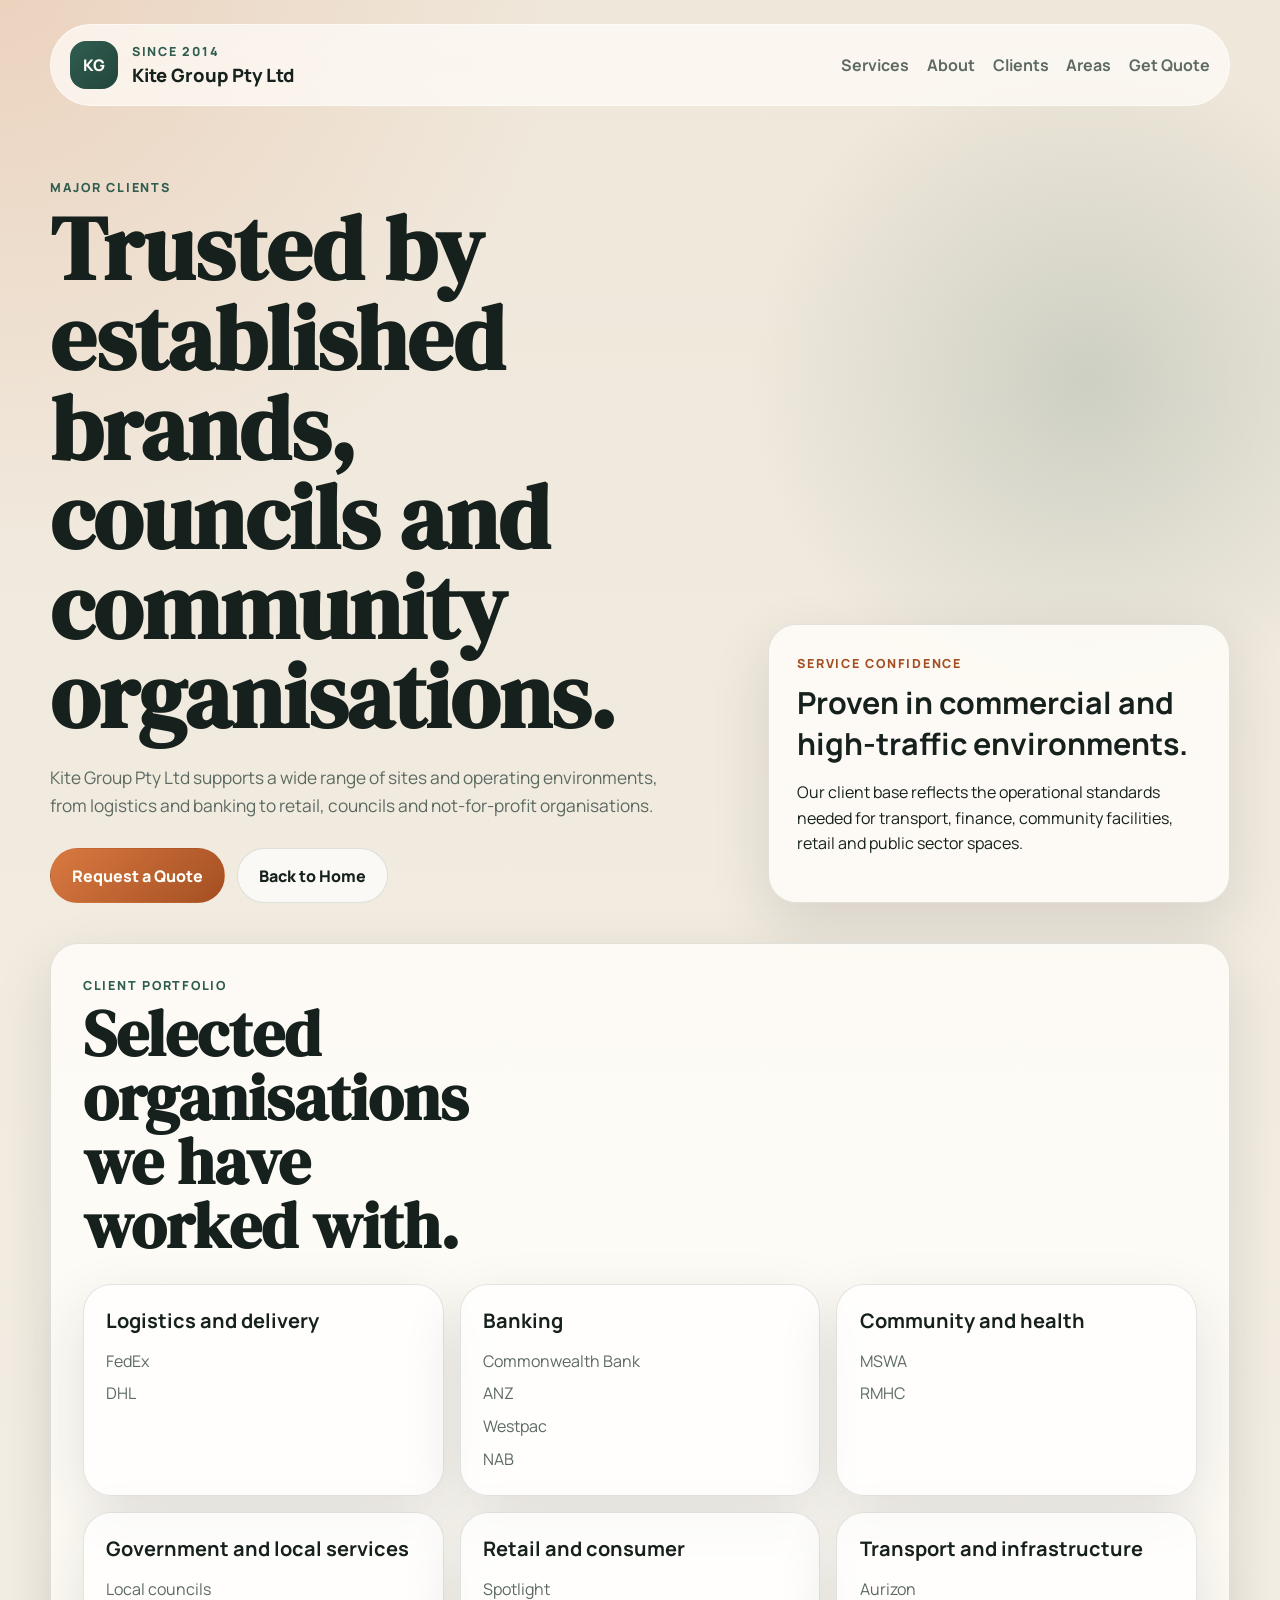
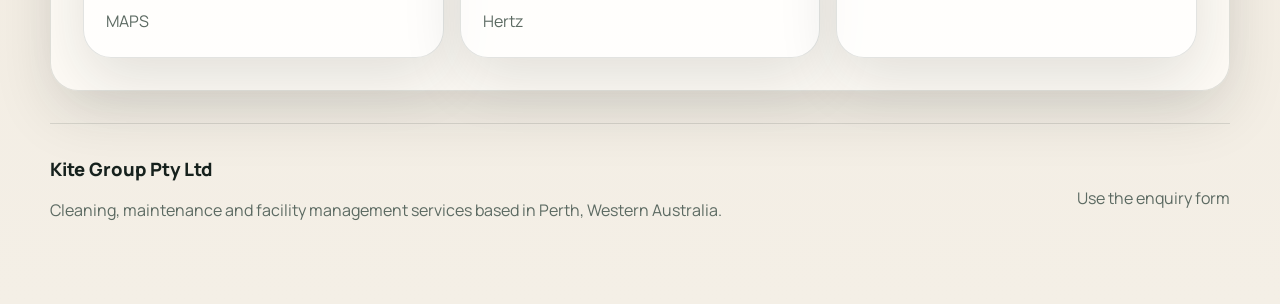
==== clients.html @ 73ae3e66 "Update company start year and add clients page" ====
<!DOCTYPE html>
<html lang="en">
<head>
  <meta charset="UTF-8">
  <meta name="viewport" content="width=device-width, initial-scale=1.0">
  <title>Major Clients | Kite Group Pty Ltd</title>
  <meta
    name="description"
    content="Major clients of Kite Group Pty Ltd across logistics, banking, councils, community organisations and retail."
  >
  <link rel="preconnect" href="https://fonts.googleapis.com">
  <link rel="preconnect" href="https://fonts.gstatic.com" crossorigin>
  <link
    href="https://fonts.googleapis.com/css2?family=DM+Serif+Display:ital@0;1&family=Manrope:wght@400;500;600;700;800&display=swap"
    rel="stylesheet"
  >
  <link rel="stylesheet" href="styles.css">
</head>
<body>
  <div class="page-shell">
    <header class="site-header">
      <div class="brand-lockup">
        <div class="brand-mark">KG</div>
        <div>
          <p class="eyebrow">Since 2014</p>
          <a class="brand-name" href="/index.html">Kite Group Pty Ltd</a>
        </div>
      </div>

      <nav class="site-nav" aria-label="Primary">
        <a href="/index.html#services">Services</a>
        <a href="/index.html#about">About</a>
        <a href="/clients.html">Clients</a>
        <a href="/index.html#areas">Areas</a>
        <a href="/index.html#quote">Get Quote</a>
      </nav>
    </header>

    <main>
      <section class="hero">
        <div class="hero-copy reveal visible">
          <p class="eyebrow">Major Clients</p>
          <h1>Trusted by established brands, councils and community organisations.</h1>
          <p class="hero-text">
            Kite Group Pty Ltd supports a wide range of sites and operating environments, from
            logistics and banking to retail, councils and not-for-profit organisations.
          </p>
          <div class="hero-actions">
            <a class="button button-primary" href="/index.html#quote">Request a Quote</a>
            <a class="button button-secondary" href="/index.html">Back to Home</a>
          </div>
        </div>

        <aside class="hero-card reveal visible">
          <p class="card-label">Service Confidence</p>
          <h2>Proven in commercial and high-traffic environments.</h2>
          <p>
            Our client base reflects the operational standards needed for transport, finance,
            community facilities, retail and public sector spaces.
          </p>
        </aside>
      </section>

      <section class="section section-soft reveal visible">
        <div class="section-heading">
          <p class="eyebrow">Client Portfolio</p>
          <h2>Selected organisations we have worked with.</h2>
        </div>

        <div class="clients-grid">
          <article class="client-card">
            <h3>Logistics and delivery</h3>
            <ul class="service-list">
              <li>FedEx</li>
              <li>DHL</li>
            </ul>
          </article>

          <article class="client-card">
            <h3>Banking</h3>
            <ul class="service-list">
              <li>Commonwealth Bank</li>
              <li>ANZ</li>
              <li>Westpac</li>
              <li>NAB</li>
            </ul>
          </article>

          <article class="client-card">
            <h3>Community and health</h3>
            <ul class="service-list">
              <li>MSWA</li>
              <li>RMHC</li>
            </ul>
          </article>

          <article class="client-card">
            <h3>Government and local services</h3>
            <ul class="service-list">
              <li>Local councils</li>
              <li>MAPS</li>
            </ul>
          </article>

          <article class="client-card">
            <h3>Retail and consumer</h3>
            <ul class="service-list">
              <li>Spotlight</li>
              <li>Hertz</li>
            </ul>
          </article>

          <article class="client-card">
            <h3>Transport and infrastructure</h3>
            <ul class="service-list">
              <li>Aurizon</li>
            </ul>
          </article>
        </div>
      </section>
    </main>

    <footer class="site-footer">
      <div>
        <a class="brand-name" href="/index.html">Kite Group Pty Ltd</a>
        <p>Cleaning, maintenance and facility management services based in Perth, Western Australia.</p>
      </div>

      <div class="footer-links">
        <a href="/index.html#quote">Use the enquiry form</a>
      </div>
    </footer>
  </div>

  <script src="script.js"></script>
</body>
</html>
---- styles.css ----
:root {
  --bg: #f4efe6;
  --paper: #fffdf8;
  --ink: #16211d;
  --muted: #5c6a62;
  --line: rgba(22, 33, 29, 0.12);
  --accent: #d97941;
  --accent-dark: #a44f22;
  --leaf: #2f5d50;
  --shadow: 0 22px 60px rgba(27, 33, 31, 0.12);
  --radius-lg: 28px;
  --radius-md: 18px;
  --container: 1180px;
}

* {
  box-sizing: border-box;
}

html {
  scroll-behavior: smooth;
}

body {
  margin: 0;
  font-family: "Manrope", sans-serif;
  color: var(--ink);
  background:
    radial-gradient(circle at top left, rgba(217, 121, 65, 0.18), transparent 24%),
    radial-gradient(circle at 85% 20%, rgba(47, 93, 80, 0.18), transparent 18%),
    linear-gradient(180deg, #efe7da 0%, var(--bg) 100%);
}

a {
  color: inherit;
  text-decoration: none;
}

p,
li,
label,
input,
select,
textarea,
button {
  font-size: 1rem;
  line-height: 1.6;
}

.page-shell {
  width: min(calc(100% - 2rem), var(--container));
  margin: 0 auto;
  padding: 1rem 0 3rem;
}

.site-header,
.site-footer {
  display: flex;
  justify-content: space-between;
  align-items: center;
  gap: 1rem;
}

.site-header {
  position: sticky;
  top: 0;
  z-index: 10;
  margin-top: 0.5rem;
  padding: 1rem 1.2rem;
  border: 1px solid rgba(255, 255, 255, 0.55);
  border-radius: 999px;
  background: rgba(255, 253, 248, 0.72);
  backdrop-filter: blur(14px);
}

.brand-lockup {
  display: flex;
  align-items: center;
  gap: 0.85rem;
}

.brand-mark {
  display: grid;
  place-items: center;
  width: 48px;
  height: 48px;
  border-radius: 16px;
  font-weight: 800;
  color: var(--paper);
  background: linear-gradient(135deg, var(--leaf), #24453b);
}

.brand-name {
  font-size: 1.15rem;
  font-weight: 800;
}

.eyebrow,
.card-label {
  margin: 0;
  font-size: 0.78rem;
  font-weight: 800;
  letter-spacing: 0.14em;
  text-transform: uppercase;
}

.eyebrow {
  color: var(--leaf);
}

.card-label {
  color: var(--accent-dark);
}

.site-nav {
  display: flex;
  gap: 1.1rem;
  font-weight: 700;
}

.site-nav a {
  color: var(--muted);
}

.hero,
.feature-layout,
.areas-layout {
  display: grid;
  gap: 1.5rem;
}

.hero {
  grid-template-columns: 1.2fr 0.8fr;
  align-items: stretch;
  padding: 4.5rem 0 2.5rem;
}

.hero-copy h1,
.section-heading h2 {
  margin: 0.4rem 0 0;
  font-family: "DM Serif Display", serif;
  line-height: 1;
}

.hero-copy h1 {
  max-width: 12ch;
  font-size: clamp(3.4rem, 7vw, 6.2rem);
}

.hero-text {
  max-width: 38rem;
  margin: 1.4rem 0 0;
  color: var(--muted);
  font-size: 1.08rem;
}

.hero-card,
.service-card,
.client-card,
.testimonial-panel,
.process-card,
.quote-form,
.section-soft,
.section-accent {
  border: 1px solid var(--line);
  border-radius: var(--radius-lg);
  background: rgba(255, 253, 248, 0.86);
  box-shadow: var(--shadow);
}

.hero-card {
  padding: 1.8rem;
  align-self: end;
}

.hero-card h2 {
  margin: 0.5rem 0;
  font-size: 1.9rem;
}

.hero-actions {
  display: flex;
  flex-wrap: wrap;
  gap: 0.8rem;
  margin-top: 1.8rem;
}

.button {
  display: inline-flex;
  align-items: center;
  justify-content: center;
  padding: 0.95rem 1.3rem;
  border: 1px solid transparent;
  border-radius: 999px;
  font-weight: 800;
  transition: transform 180ms ease, background-color 180ms ease, color 180ms ease;
}

.button:hover {
  transform: translateY(-1px);
}

.button-primary {
  color: var(--paper);
  background: linear-gradient(135deg, var(--accent), var(--accent-dark));
}

.button-secondary {
  border-color: var(--line);
  background: rgba(255, 255, 255, 0.7);
}

.button-block {
  width: 100%;
  margin-top: 1rem;
}

.trust-strip,
.area-list,
.metric-grid,
.feature-list,
.footer-links,
.service-list {
  padding: 0;
  margin: 0;
  list-style: none;
}

.trust-strip {
  display: flex;
  flex-wrap: wrap;
  gap: 0.8rem;
  margin-top: 1.6rem;
}

.trust-strip li,
.area-list li {
  padding: 0.65rem 0.9rem;
  border: 1px solid var(--line);
  border-radius: 999px;
  background: rgba(255, 255, 255, 0.55);
}

.metric-grid {
  display: grid;
  gap: 1rem;
  margin-top: 1.5rem;
}

.metric-grid dt {
  font-weight: 800;
}

.metric-grid dd {
  margin: 0.3rem 0 0;
  color: var(--muted);
}

.section {
  padding: 2rem 0;
}

.section-soft,
.section-accent {
  padding: 2rem;
}

.section-heading h2 {
  max-width: 13ch;
  font-size: clamp(2.4rem, 5vw, 4rem);
}

.section-heading.narrow h2 {
  max-width: 12ch;
}

.card-grid {
  display: grid;
  grid-template-columns: repeat(2, minmax(0, 1fr));
  gap: 1rem;
  margin-top: 1.6rem;
}

.clients-grid {
  display: grid;
  grid-template-columns: repeat(3, minmax(0, 1fr));
  gap: 1rem;
  margin-top: 1.6rem;
}

.service-card {
  padding: 1.4rem;
}

.client-card {
  padding: 1.4rem;
  border: 1px solid var(--line);
  border-radius: var(--radius-lg);
  background: rgba(255, 255, 255, 0.72);
  box-shadow: var(--shadow);
}

.service-card h3,
.client-card h3,
.feature-list h3 {
  margin: 0 0 0.4rem;
  font-size: 1.25rem;
}

.service-list {
  display: grid;
  gap: 0.45rem;
  margin-top: 0.9rem;
}

.service-list li {
  color: var(--muted);
}

.service-card p,
.feature-list p,
.testimonial-panel p,
.process-card li,
.areas-layout p {
  color: var(--muted);
}

.feature-layout {
  grid-template-columns: 1fr 0.8fr;
  margin-top: 1.8rem;
}

.feature-list {
  display: grid;
  gap: 1.1rem;
}

.feature-list article,
.process-card {
  padding: 1.35rem 1.4rem;
  border: 1px solid var(--line);
  border-radius: var(--radius-md);
  background: rgba(255, 255, 255, 0.6);
}

.testimonial-panel {
  padding: 1.7rem;
  background:
    linear-gradient(180deg, rgba(47, 93, 80, 0.95), rgba(27, 54, 46, 0.96)),
    var(--leaf);
  color: var(--paper);
}

.testimonial-panel blockquote {
  margin: 1rem 0;
  font-family: "DM Serif Display", serif;
  font-size: 2rem;
  line-height: 1.15;
}

.testimonial-name {
  color: rgba(255, 253, 248, 0.72);
}

.areas-layout {
  grid-template-columns: 1fr 0.9fr;
  align-items: start;
  margin-top: 1.7rem;
}

.area-list {
  display: flex;
  flex-wrap: wrap;
  gap: 0.75rem;
  margin-top: 1.2rem;
}

.process-card ol {
  margin: 1rem 0 0;
  padding-left: 1.2rem;
}

.quote-form {
  display: grid;
  grid-template-columns: repeat(2, minmax(0, 1fr));
  gap: 1rem;
  margin-top: 1.7rem;
  padding: 1.6rem;
}

.quote-form label:last-of-type,
.quote-form button {
  grid-column: 1 / -1;
}

.quote-form label {
  display: grid;
  gap: 0.45rem;
  font-weight: 700;
}

.quote-form input,
.quote-form select,
.quote-form textarea {
  width: 100%;
  padding: 0.95rem 1rem;
  border: 1px solid var(--line);
  border-radius: 16px;
  background: rgba(255, 255, 255, 0.88);
  font: inherit;
  color: var(--ink);
}

.quote-form textarea {
  resize: vertical;
}

.hidden-field {
  position: absolute;
  left: -9999px;
}

.site-footer {
  margin-top: 2rem;
  padding: 2rem 0 1rem;
  border-top: 1px solid var(--line);
}

.site-footer p,
.footer-links a,
.footer-links span {
  color: var(--muted);
}

.footer-links {
  display: grid;
  gap: 0.4rem;
  text-align: right;
}

.reveal {
  opacity: 0;
  transform: translateY(24px);
  transition: opacity 600ms ease, transform 600ms ease;
}

.reveal.delay-1 {
  transition-delay: 120ms;
}

.reveal.visible {
  opacity: 1;
  transform: translateY(0);
}

@media (max-width: 960px) {
  .site-header,
  .site-footer,
  .hero,
  .feature-layout,
  .areas-layout,
  .quote-form,
  .card-grid,
  .clients-grid {
    grid-template-columns: 1fr;
  }

  .site-header,
  .site-footer {
    flex-direction: column;
    align-items: flex-start;
    border-radius: 28px;
  }

  .footer-links {
    text-align: left;
  }

  .quote-form label,
  .quote-form button {
    grid-column: auto;
  }
}

@media (max-width: 720px) {
  .page-shell {
    width: min(calc(100% - 1rem), var(--container));
  }

  .site-nav {
    flex-wrap: wrap;
  }

  .hero {
    padding-top: 3rem;
  }

  .hero-copy h1 {
    max-width: none;
  }

  .hero-card,
  .section-soft,
  .section-accent,
  .quote-form {
    border-radius: 22px;
  }
}
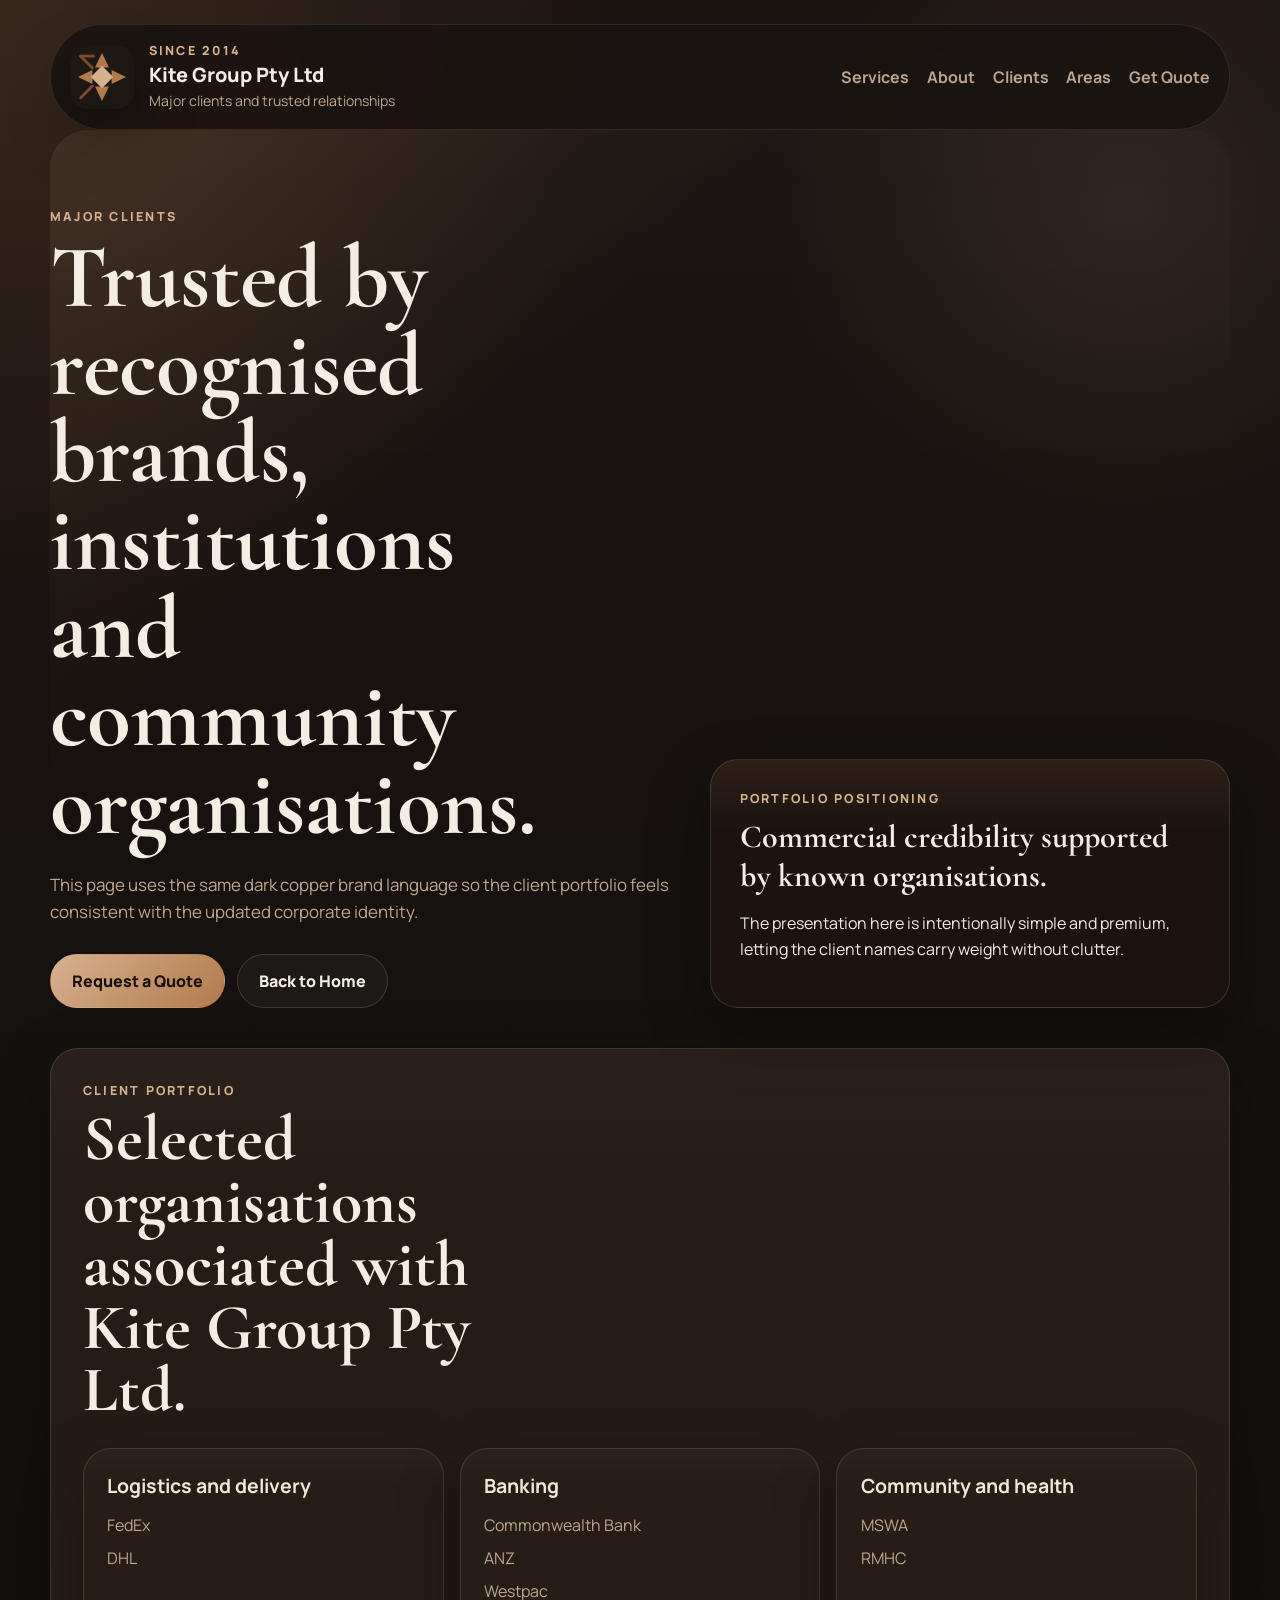
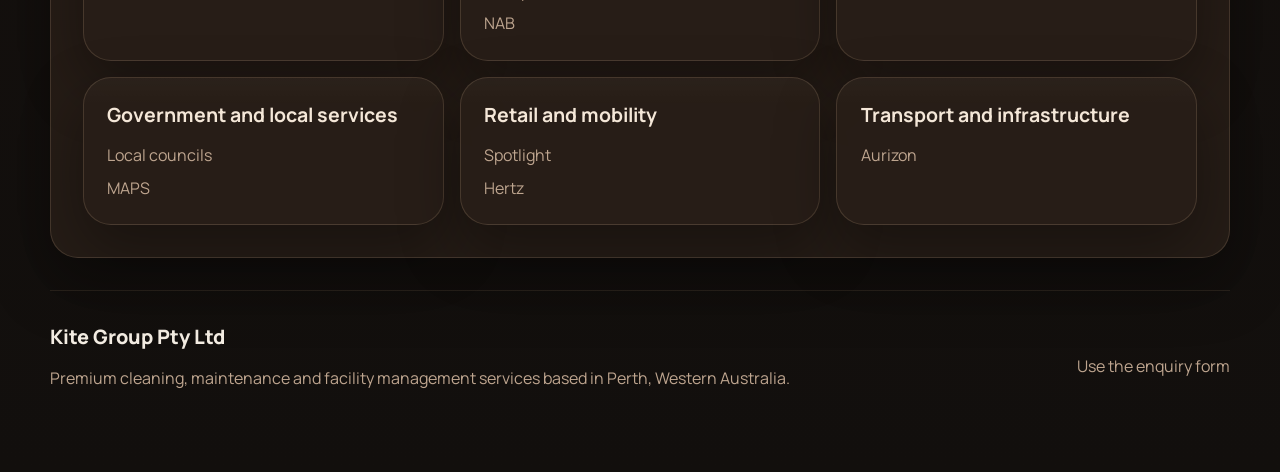
==== commit 5abcf125: "Redesign site with business-card-inspired branding" ====
--- a/clients.html
+++ b/clients.html
@@ -11,7 +11,7 @@
   <link rel="preconnect" href="https://fonts.googleapis.com">
   <link rel="preconnect" href="https://fonts.gstatic.com" crossorigin>
   <link
-    href="https://fonts.googleapis.com/css2?family=DM+Serif+Display:ital@0;1&family=Manrope:wght@400;500;600;700;800&display=swap"
+    href="https://fonts.googleapis.com/css2?family=Cormorant+Garamond:wght@500;600;700&family=Manrope:wght@400;500;600;700;800&display=swap"
     rel="stylesheet"
   >
   <link rel="stylesheet" href="styles.css">
@@ -20,10 +20,11 @@
   <div class="page-shell">
     <header class="site-header">
       <div class="brand-lockup">
-        <div class="brand-mark">KG</div>
+        <img class="brand-logo" src="logo.svg" alt="Kite Group logo">
         <div>
           <p class="eyebrow">Since 2014</p>
           <a class="brand-name" href="/index.html">Kite Group Pty Ltd</a>
+          <p class="brand-subtitle">Major clients and trusted relationships</p>
         </div>
       </div>
 
@@ -37,13 +38,13 @@
     </header>
 
     <main>
-      <section class="hero">
+      <section class="hero hero-premium">
         <div class="hero-copy reveal visible">
           <p class="eyebrow">Major Clients</p>
-          <h1>Trusted by established brands, councils and community organisations.</h1>
+          <h1>Trusted by recognised brands, institutions and community organisations.</h1>
           <p class="hero-text">
-            Kite Group Pty Ltd supports a wide range of sites and operating environments, from
-            logistics and banking to retail, councils and not-for-profit organisations.
+            This page uses the same dark copper brand language so the client portfolio feels
+            consistent with the updated corporate identity.
           </p>
           <div class="hero-actions">
             <a class="button button-primary" href="/index.html#quote">Request a Quote</a>
@@ -51,12 +52,12 @@
           </div>
         </div>
 
-        <aside class="hero-card reveal visible">
-          <p class="card-label">Service Confidence</p>
-          <h2>Proven in commercial and high-traffic environments.</h2>
+        <aside class="hero-card hero-card-dark reveal visible">
+          <p class="card-label">Portfolio Positioning</p>
+          <h2>Commercial credibility supported by known organisations.</h2>
           <p>
-            Our client base reflects the operational standards needed for transport, finance,
-            community facilities, retail and public sector spaces.
+            The presentation here is intentionally simple and premium, letting the client names
+            carry weight without clutter.
           </p>
         </aside>
       </section>
@@ -64,7 +65,7 @@
       <section class="section section-soft reveal visible">
         <div class="section-heading">
           <p class="eyebrow">Client Portfolio</p>
-          <h2>Selected organisations we have worked with.</h2>
+          <h2>Selected organisations associated with Kite Group Pty Ltd.</h2>
         </div>
 
         <div class="clients-grid">
@@ -103,7 +104,7 @@
           </article>
 
           <article class="client-card">
-            <h3>Retail and consumer</h3>
+            <h3>Retail and mobility</h3>
             <ul class="service-list">
               <li>Spotlight</li>
               <li>Hertz</li>
@@ -123,7 +124,7 @@
     <footer class="site-footer">
       <div>
         <a class="brand-name" href="/index.html">Kite Group Pty Ltd</a>
-        <p>Cleaning, maintenance and facility management services based in Perth, Western Australia.</p>
+        <p>Premium cleaning, maintenance and facility management services based in Perth, Western Australia.</p>
       </div>
 
       <div class="footer-links">
--- a/styles.css
+++ b/styles.css
@@ -1,13 +1,17 @@
 :root {
-  --bg: #f4efe6;
-  --paper: #fffdf8;
-  --ink: #16211d;
-  --muted: #5c6a62;
-  --line: rgba(22, 33, 29, 0.12);
-  --accent: #d97941;
-  --accent-dark: #a44f22;
-  --leaf: #2f5d50;
-  --shadow: 0 22px 60px rgba(27, 33, 31, 0.12);
+  --bg: #15110f;
+  --bg-soft: #221915;
+  --paper: #f4e7d8;
+  --paper-soft: #cdb7a1;
+  --ink: #f4ede3;
+  --muted: #bea58f;
+  --line: rgba(210, 177, 145, 0.18);
+  --accent: #b27a4b;
+  --accent-dark: #7d4c2d;
+  --accent-soft: #d6b18f;
+  --surface: rgba(41, 30, 24, 0.9);
+  --surface-strong: rgba(28, 20, 17, 0.96);
+  --shadow: 0 24px 60px rgba(0, 0, 0, 0.34);
   --radius-lg: 28px;
   --radius-md: 18px;
   --container: 1180px;
@@ -26,9 +30,9 @@
   font-family: "Manrope", sans-serif;
   color: var(--ink);
   background:
-    radial-gradient(circle at top left, rgba(217, 121, 65, 0.18), transparent 24%),
-    radial-gradient(circle at 85% 20%, rgba(47, 93, 80, 0.18), transparent 18%),
-    linear-gradient(180deg, #efe7da 0%, var(--bg) 100%);
+    radial-gradient(circle at top left, rgba(178, 122, 75, 0.2), transparent 26%),
+    radial-gradient(circle at 88% 10%, rgba(214, 177, 143, 0.1), transparent 16%),
+    linear-gradient(180deg, #1a1411 0%, #120f0d 100%);
 }
 
 a {
@@ -42,9 +46,14 @@
 input,
 select,
 textarea,
-button {
+button,
+span {
   font-size: 1rem;
   line-height: 1.6;
+}
+
+code {
+  color: var(--accent-soft);
 }
 
 .page-shell {
@@ -67,32 +76,35 @@
   z-index: 10;
   margin-top: 0.5rem;
   padding: 1rem 1.2rem;
-  border: 1px solid rgba(255, 255, 255, 0.55);
+  border: 1px solid rgba(214, 177, 143, 0.14);
   border-radius: 999px;
-  background: rgba(255, 253, 248, 0.72);
+  background: rgba(25, 19, 17, 0.86);
   backdrop-filter: blur(14px);
 }
 
 .brand-lockup {
   display: flex;
   align-items: center;
-  gap: 0.85rem;
-}
-
-.brand-mark {
-  display: grid;
-  place-items: center;
-  width: 48px;
-  height: 48px;
-  border-radius: 16px;
+  gap: 0.9rem;
+}
+
+.brand-logo {
+  width: 64px;
+  height: 64px;
+  border-radius: 18px;
+  box-shadow: var(--shadow);
+}
+
+.brand-name {
+  display: block;
+  font-size: 1.24rem;
   font-weight: 800;
-  color: var(--paper);
-  background: linear-gradient(135deg, var(--leaf), #24453b);
-}
-
-.brand-name {
-  font-size: 1.15rem;
-  font-weight: 800;
+}
+
+.brand-subtitle {
+  margin: 0.15rem 0 0;
+  color: var(--muted);
+  font-size: 0.88rem;
 }
 
 .eyebrow,
@@ -100,16 +112,13 @@
   margin: 0;
   font-size: 0.78rem;
   font-weight: 800;
-  letter-spacing: 0.14em;
+  letter-spacing: 0.18em;
   text-transform: uppercase;
 }
 
-.eyebrow {
-  color: var(--leaf);
-}
-
+.eyebrow,
 .card-label {
-  color: var(--accent-dark);
+  color: var(--accent-soft);
 }
 
 .site-nav {
@@ -122,6 +131,10 @@
   color: var(--muted);
 }
 
+.site-nav a:hover {
+  color: var(--ink);
+}
+
 .hero,
 .feature-layout,
 .areas-layout {
@@ -130,28 +143,55 @@
 }
 
 .hero {
-  grid-template-columns: 1.2fr 0.8fr;
+  grid-template-columns: 1.1fr 0.9fr;
   align-items: stretch;
-  padding: 4.5rem 0 2.5rem;
+  padding: 4.8rem 0 2.5rem;
+}
+
+.hero-premium {
+  position: relative;
+}
+
+.hero-premium::before {
+  content: "";
+  position: absolute;
+  inset: 0;
+  border-radius: 38px;
+  background:
+    linear-gradient(135deg, rgba(178, 122, 75, 0.12), transparent 35%),
+    linear-gradient(180deg, rgba(255, 255, 255, 0.02), transparent 50%);
+  pointer-events: none;
+}
+
+.hero-copy,
+.hero-card {
+  position: relative;
+  z-index: 1;
+}
+
+.hero-copy h1,
+.section-heading h2,
+.hero-card h2,
+.testimonial-panel blockquote {
+  font-family: "Cormorant Garamond", serif;
 }
 
 .hero-copy h1,
 .section-heading h2 {
-  margin: 0.4rem 0 0;
-  font-family: "DM Serif Display", serif;
-  line-height: 1;
+  margin: 0.45rem 0 0;
+  line-height: 0.98;
 }
 
 .hero-copy h1 {
-  max-width: 12ch;
-  font-size: clamp(3.4rem, 7vw, 6.2rem);
+  max-width: 11ch;
+  font-size: clamp(3.4rem, 7vw, 6.4rem);
 }
 
 .hero-text {
-  max-width: 38rem;
+  max-width: 40rem;
   margin: 1.4rem 0 0;
   color: var(--muted);
-  font-size: 1.08rem;
+  font-size: 1.06rem;
 }
 
 .hero-card,
@@ -164,8 +204,19 @@
 .section-accent {
   border: 1px solid var(--line);
   border-radius: var(--radius-lg);
-  background: rgba(255, 253, 248, 0.86);
   box-shadow: var(--shadow);
+}
+
+.hero-card,
+.service-card,
+.client-card,
+.process-card,
+.quote-form,
+.section-soft,
+.section-accent {
+  background:
+    linear-gradient(180deg, rgba(255, 255, 255, 0.02), transparent 18%),
+    var(--surface);
 }
 
 .hero-card {
@@ -173,9 +224,16 @@
   align-self: end;
 }
 
+.hero-card-dark,
+.process-card-dark {
+  background:
+    linear-gradient(180deg, rgba(178, 122, 75, 0.12), transparent 30%),
+    var(--surface-strong);
+}
+
 .hero-card h2 {
   margin: 0.5rem 0;
-  font-size: 1.9rem;
+  font-size: 2rem;
 }
 
 .hero-actions {
@@ -193,7 +251,7 @@
   border: 1px solid transparent;
   border-radius: 999px;
   font-weight: 800;
-  transition: transform 180ms ease, background-color 180ms ease, color 180ms ease;
+  transition: transform 180ms ease, background-color 180ms ease, color 180ms ease, border-color 180ms ease;
 }
 
 .button:hover {
@@ -201,13 +259,14 @@
 }
 
 .button-primary {
-  color: var(--paper);
-  background: linear-gradient(135deg, var(--accent), var(--accent-dark));
+  color: #160f0b;
+  background: linear-gradient(135deg, var(--accent-soft), var(--accent));
 }
 
 .button-secondary {
-  border-color: var(--line);
-  background: rgba(255, 255, 255, 0.7);
+  border-color: rgba(214, 177, 143, 0.22);
+  background: rgba(255, 255, 255, 0.03);
+  color: var(--ink);
 }
 
 .button-block {
@@ -236,9 +295,10 @@
 .trust-strip li,
 .area-list li {
   padding: 0.65rem 0.9rem;
-  border: 1px solid var(--line);
+  border: 1px solid rgba(214, 177, 143, 0.14);
   border-radius: 999px;
-  background: rgba(255, 255, 255, 0.55);
+  background: rgba(255, 255, 255, 0.03);
+  color: var(--paper);
 }
 
 .metric-grid {
@@ -249,6 +309,7 @@
 
 .metric-grid dt {
   font-weight: 800;
+  color: var(--paper);
 }
 
 .metric-grid dd {
@@ -267,7 +328,7 @@
 
 .section-heading h2 {
   max-width: 13ch;
-  font-size: clamp(2.4rem, 5vw, 4rem);
+  font-size: clamp(2.6rem, 5vw, 4.3rem);
 }
 
 .section-heading.narrow h2 {
@@ -288,23 +349,17 @@
   margin-top: 1.6rem;
 }
 
-.service-card {
-  padding: 1.4rem;
-}
-
+.service-card,
 .client-card {
-  padding: 1.4rem;
-  border: 1px solid var(--line);
-  border-radius: var(--radius-lg);
-  background: rgba(255, 255, 255, 0.72);
-  box-shadow: var(--shadow);
+  padding: 1.45rem;
 }
 
 .service-card h3,
 .client-card h3,
 .feature-list h3 {
-  margin: 0 0 0.4rem;
-  font-size: 1.25rem;
+  margin: 0 0 0.45rem;
+  font-size: 1.22rem;
+  color: var(--paper);
 }
 
 .service-list {
@@ -313,13 +368,9 @@
   margin-top: 0.9rem;
 }
 
-.service-list li {
-  color: var(--muted);
-}
-
+.service-list li,
 .service-card p,
 .feature-list p,
-.testimonial-panel p,
 .process-card li,
 .areas-layout p {
   color: var(--muted);
@@ -340,26 +391,26 @@
   padding: 1.35rem 1.4rem;
   border: 1px solid var(--line);
   border-radius: var(--radius-md);
-  background: rgba(255, 255, 255, 0.6);
+  background: rgba(255, 255, 255, 0.03);
 }
 
 .testimonial-panel {
-  padding: 1.7rem;
+  padding: 1.8rem;
   background:
-    linear-gradient(180deg, rgba(47, 93, 80, 0.95), rgba(27, 54, 46, 0.96)),
-    var(--leaf);
-  color: var(--paper);
+    linear-gradient(180deg, rgba(178, 122, 75, 0.16), transparent 35%),
+    linear-gradient(180deg, rgba(26, 19, 16, 0.98), rgba(14, 11, 10, 0.98));
+  color: var(--ink);
 }
 
 .testimonial-panel blockquote {
   margin: 1rem 0;
-  font-family: "DM Serif Display", serif;
-  font-size: 2rem;
-  line-height: 1.15;
-}
-
-.testimonial-name {
-  color: rgba(255, 253, 248, 0.72);
+  font-size: 2.15rem;
+  line-height: 1.08;
+}
+
+.testimonial-name,
+.testimonial-panel p {
+  color: var(--paper-soft);
 }
 
 .areas-layout {
@@ -397,6 +448,7 @@
   display: grid;
   gap: 0.45rem;
   font-weight: 700;
+  color: var(--paper);
 }
 
 .quote-form input,
@@ -404,11 +456,16 @@
 .quote-form textarea {
   width: 100%;
   padding: 0.95rem 1rem;
-  border: 1px solid var(--line);
+  border: 1px solid rgba(214, 177, 143, 0.16);
   border-radius: 16px;
-  background: rgba(255, 255, 255, 0.88);
+  background: rgba(255, 255, 255, 0.04);
   font: inherit;
   color: var(--ink);
+}
+
+.quote-form input::placeholder,
+.quote-form textarea::placeholder {
+  color: #9f8874;
 }
 
 .quote-form textarea {
@@ -423,7 +480,7 @@
 .site-footer {
   margin-top: 2rem;
   padding: 2rem 0 1rem;
-  border-top: 1px solid var(--line);
+  border-top: 1px solid rgba(214, 177, 143, 0.12);
 }
 
 .site-footer p,
@@ -491,6 +548,15 @@
     flex-wrap: wrap;
   }
 
+  .brand-lockup {
+    align-items: flex-start;
+  }
+
+  .brand-logo {
+    width: 56px;
+    height: 56px;
+  }
+
   .hero {
     padding-top: 3rem;
   }
